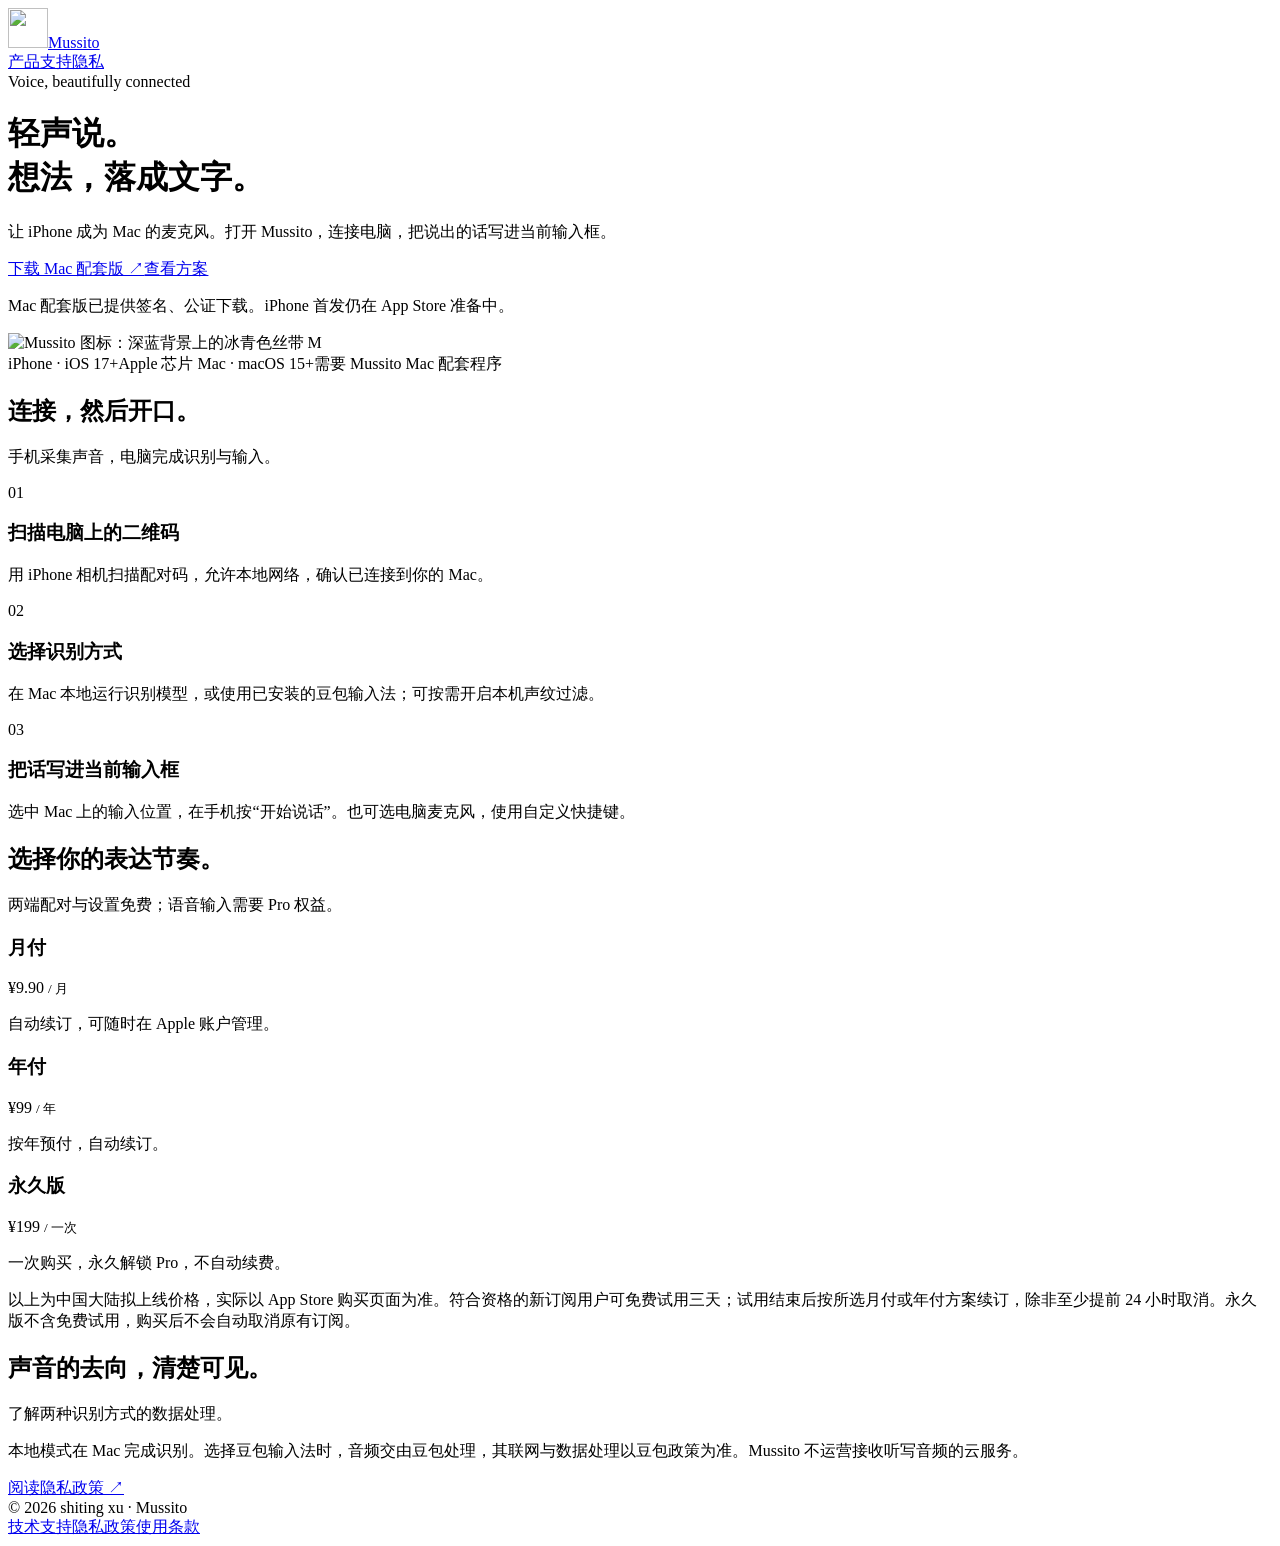
==== docs/index.html @ 7f6bf1c2 "Publish Mussito support and privacy pages" ====
<!doctype html><html lang="zh-CN"><head><meta charset="utf-8"><meta name="viewport" content="width=device-width,initial-scale=1"><meta name="description" content="用 iPhone 或电脑麦克风向 Mac 输入文字，支持本地识别、豆包输入法和声纹过滤。"><meta name="theme-color" content="#071123"><title>轻声说，写入 Mac · Mussito</title><link rel="icon" type="image/png" href="/mussito-downloads/assets/mussito-icon.png"><link rel="stylesheet" href="/mussito-downloads/assets/style.css"></head><body><header><a class="brand" href="/mussito-downloads/"><img src="/mussito-downloads/assets/mussito-icon.png" width="40" height="40" alt="">Mussito</a><nav class="nav" aria-label="主导航"><a href="/mussito-downloads/" aria-current="page">产品</a><a href="/mussito-downloads/support/">支持</a><a href="/mussito-downloads/privacy/">隐私</a></nav></header><main><div class="hero"><div><span class="eyebrow">Voice, beautifully connected</span><h1>轻声说。<br>想法，落成文字。</h1><p>让 iPhone 成为 Mac 的麦克风。打开 Mussito，连接电脑，把说出的话写进当前输入框。</p><div class="actions"><a class="button" href="https://github.com/xvshiting/mussito-downloads/releases/download/mac-v1.0.0/Mussito-Mac-1.0.0.zip">下载 Mac 配套版 ↗</a><a class="button secondary" href="#plans">查看方案</a></div><p class="download-pending">Mac 配套版已提供签名、公证下载。iPhone 首发仍在 App Store 准备中。</p></div><img class="hero-icon" src="/mussito-downloads/assets/mussito-icon.png" alt="Mussito 图标：深蓝背景上的冰青色丝带 M" width="1024" height="1024"></div><div class="requirements"><span>iPhone · iOS 17+</span><span>Apple 芯片 Mac · macOS 15+</span><span>需要 Mussito Mac 配套程序</span></div><section><div class="section-head"><h2>连接，然后开口。</h2><p>手机采集声音，电脑完成识别与输入。</p></div><div class="steps"><article class="panel"><span class="number">01</span><h3>扫描电脑上的二维码</h3><p>用 iPhone 相机扫描配对码，允许本地网络，确认已连接到你的 Mac。</p></article><article class="panel"><span class="number">02</span><h3>选择识别方式</h3><p>在 Mac 本地运行识别模型，或使用已安装的豆包输入法；可按需开启本机声纹过滤。</p></article><article class="panel"><span class="number">03</span><h3>把话写进当前输入框</h3><p>选中 Mac 上的输入位置，在手机按“开始说话”。也可选电脑麦克风，使用自定义快捷键。</p></article></div></section><section id="plans"><div class="section-head"><h2>选择你的表达节奏。</h2><p>两端配对与设置免费；语音输入需要 Pro 权益。</p></div><div class="plans"><article class="panel"><h3>月付</h3><div class="price">¥9.90 <small>/ 月</small></div><p>自动续订，可随时在 Apple 账户管理。</p></article><article class="panel"><h3>年付</h3><div class="price">¥99 <small>/ 年</small></div><p>按年预付，自动续订。</p></article><article class="panel"><h3>永久版</h3><div class="price">¥199 <small>/ 一次</small></div><p>一次购买，永久解锁 Pro，不自动续费。</p></article></div><p class="legal">以上为中国大陆拟上线价格，实际以 App Store 购买页面为准。符合资格的新订阅用户可免费试用三天；试用结束后按所选月付或年付方案续订，除非至少提前 24 小时取消。永久版不含免费试用，购买后不会自动取消原有订阅。</p></section><section><div class="section-head"><h2>声音的去向，清楚可见。</h2><p>了解两种识别方式的数据处理。</p></div><p>本地模式在 Mac 完成识别。选择豆包输入法时，音频交由豆包处理，其联网与数据处理以豆包政策为准。Mussito 不运营接收听写音频的云服务。</p><a href="/mussito-downloads/privacy/">阅读隐私政策 ↗</a></section></main><footer><span>© 2026 shiting xu · Mussito</span><div><a href="/mussito-downloads/support/">技术支持</a><a href="/mussito-downloads/privacy/">隐私政策</a><a href="https://www.apple.com/legal/internet-services/itunes/dev/stdeula/">使用条款</a></div></footer></body></html>
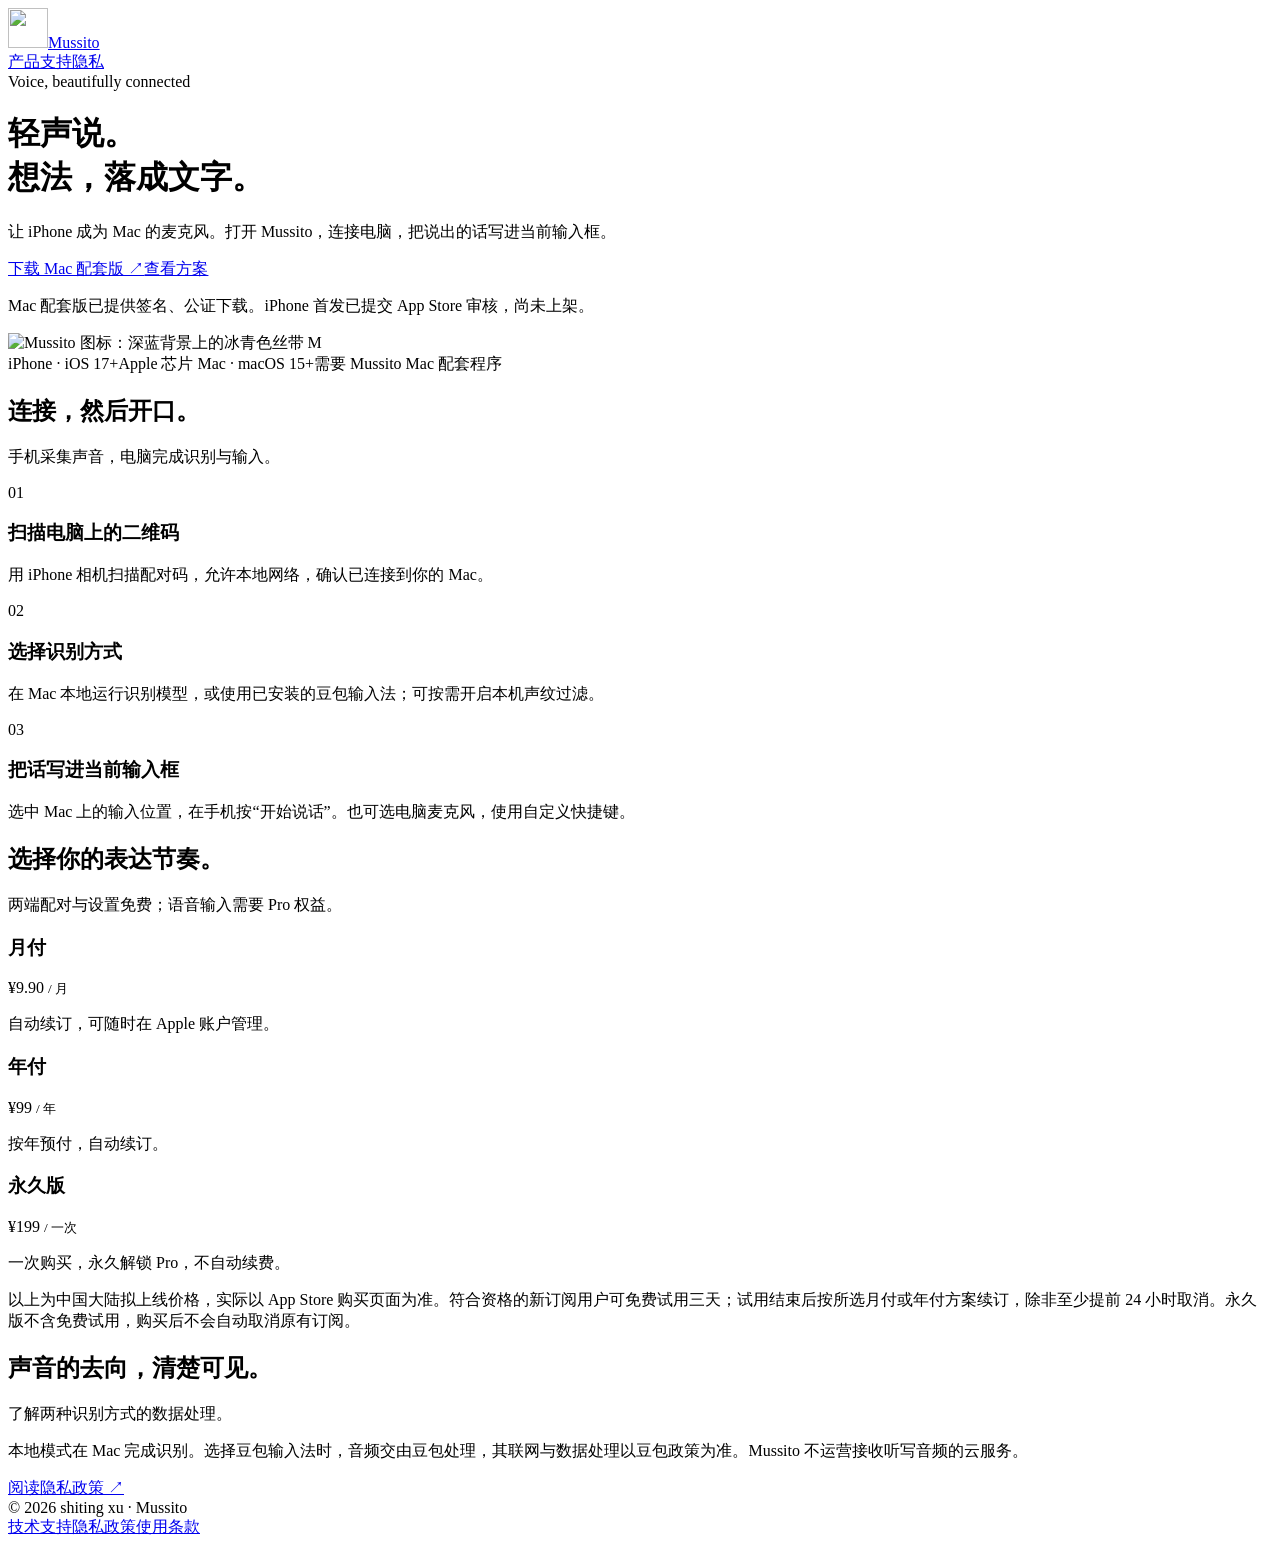
==== commit 9faf2408: "Publish Mac 1.0.1 download and clarify purchase requirements" ====
--- a/docs/index.html
+++ b/docs/index.html
@@ -1 +1 @@
-<!doctype html><html lang="zh-CN"><head><meta charset="utf-8"><meta name="viewport" content="width=device-width,initial-scale=1"><meta name="description" content="用 iPhone 或电脑麦克风向 Mac 输入文字，支持本地识别、豆包输入法和声纹过滤。"><meta name="theme-color" content="#071123"><title>轻声说，写入 Mac · Mussito</title><link rel="icon" type="image/png" href="/mussito-downloads/assets/mussito-icon.png"><link rel="stylesheet" href="/mussito-downloads/assets/style.css"></head><body><header><a class="brand" href="/mussito-downloads/"><img src="/mussito-downloads/assets/mussito-icon.png" width="40" height="40" alt="">Mussito</a><nav class="nav" aria-label="主导航"><a href="/mussito-downloads/" aria-current="page">产品</a><a href="/mussito-downloads/support/">支持</a><a href="/mussito-downloads/privacy/">隐私</a></nav></header><main><div class="hero"><div><span class="eyebrow">Voice, beautifully connected</span><h1>轻声说。<br>想法，落成文字。</h1><p>让 iPhone 成为 Mac 的麦克风。打开 Mussito，连接电脑，把说出的话写进当前输入框。</p><div class="actions"><a class="button" href="https://github.com/xvshiting/mussito-downloads/releases/download/mac-v1.0.0/Mussito-Mac-1.0.0.zip">下载 Mac 配套版 ↗</a><a class="button secondary" href="#plans">查看方案</a></div><p class="download-pending">Mac 配套版已提供签名、公证下载。iPhone 首发仍在 App Store 准备中。</p></div><img class="hero-icon" src="/mussito-downloads/assets/mussito-icon.png" alt="Mussito 图标：深蓝背景上的冰青色丝带 M" width="1024" height="1024"></div><div class="requirements"><span>iPhone · iOS 17+</span><span>Apple 芯片 Mac · macOS 15+</span><span>需要 Mussito Mac 配套程序</span></div><section><div class="section-head"><h2>连接，然后开口。</h2><p>手机采集声音，电脑完成识别与输入。</p></div><div class="steps"><article class="panel"><span class="number">01</span><h3>扫描电脑上的二维码</h3><p>用 iPhone 相机扫描配对码，允许本地网络，确认已连接到你的 Mac。</p></article><article class="panel"><span class="number">02</span><h3>选择识别方式</h3><p>在 Mac 本地运行识别模型，或使用已安装的豆包输入法；可按需开启本机声纹过滤。</p></article><article class="panel"><span class="number">03</span><h3>把话写进当前输入框</h3><p>选中 Mac 上的输入位置，在手机按“开始说话”。也可选电脑麦克风，使用自定义快捷键。</p></article></div></section><section id="plans"><div class="section-head"><h2>选择你的表达节奏。</h2><p>两端配对与设置免费；语音输入需要 Pro 权益。</p></div><div class="plans"><article class="panel"><h3>月付</h3><div class="price">¥9.90 <small>/ 月</small></div><p>自动续订，可随时在 Apple 账户管理。</p></article><article class="panel"><h3>年付</h3><div class="price">¥99 <small>/ 年</small></div><p>按年预付，自动续订。</p></article><article class="panel"><h3>永久版</h3><div class="price">¥199 <small>/ 一次</small></div><p>一次购买，永久解锁 Pro，不自动续费。</p></article></div><p class="legal">以上为中国大陆拟上线价格，实际以 App Store 购买页面为准。符合资格的新订阅用户可免费试用三天；试用结束后按所选月付或年付方案续订，除非至少提前 24 小时取消。永久版不含免费试用，购买后不会自动取消原有订阅。</p></section><section><div class="section-head"><h2>声音的去向，清楚可见。</h2><p>了解两种识别方式的数据处理。</p></div><p>本地模式在 Mac 完成识别。选择豆包输入法时，音频交由豆包处理，其联网与数据处理以豆包政策为准。Mussito 不运营接收听写音频的云服务。</p><a href="/mussito-downloads/privacy/">阅读隐私政策 ↗</a></section></main><footer><span>© 2026 shiting xu · Mussito</span><div><a href="/mussito-downloads/support/">技术支持</a><a href="/mussito-downloads/privacy/">隐私政策</a><a href="https://www.apple.com/legal/internet-services/itunes/dev/stdeula/">使用条款</a></div></footer></body></html>+<!doctype html><html lang="zh-CN"><head><meta charset="utf-8"><meta name="viewport" content="width=device-width,initial-scale=1"><meta name="description" content="用 iPhone 或电脑麦克风向 Mac 输入文字，支持本地识别、豆包输入法和声纹过滤。"><meta name="theme-color" content="#071123"><title>轻声说，写入 Mac · Mussito</title><link rel="icon" type="image/png" href="/mussito-downloads/assets/mussito-icon.png"><link rel="stylesheet" href="/mussito-downloads/assets/style.css"></head><body><header><a class="brand" href="/mussito-downloads/"><img src="/mussito-downloads/assets/mussito-icon.png" width="40" height="40" alt="">Mussito</a><nav class="nav" aria-label="主导航"><a href="/mussito-downloads/" aria-current="page">产品</a><a href="/mussito-downloads/support/">支持</a><a href="/mussito-downloads/privacy/">隐私</a></nav></header><main><div class="hero"><div><span class="eyebrow">Voice, beautifully connected</span><h1>轻声说。<br>想法，落成文字。</h1><p>让 iPhone 成为 Mac 的麦克风。打开 Mussito，连接电脑，把说出的话写进当前输入框。</p><div class="actions"><a class="button" href="https://github.com/xvshiting/mussito-downloads/releases/download/mac-v1.0.1/Mussito-Mac-1.0.1.zip">下载 Mac 配套版 ↗</a><a class="button secondary" href="#plans">查看方案</a></div><p class="download-pending">Mac 配套版已提供签名、公证下载。iPhone 首发已提交 App Store 审核，尚未上架。</p></div><img class="hero-icon" src="/mussito-downloads/assets/mussito-icon.png" alt="Mussito 图标：深蓝背景上的冰青色丝带 M" width="1024" height="1024"></div><div class="requirements"><span>iPhone · iOS 17+</span><span>Apple 芯片 Mac · macOS 15+</span><span>需要 Mussito Mac 配套程序</span></div><section><div class="section-head"><h2>连接，然后开口。</h2><p>手机采集声音，电脑完成识别与输入。</p></div><div class="steps"><article class="panel"><span class="number">01</span><h3>扫描电脑上的二维码</h3><p>用 iPhone 相机扫描配对码，允许本地网络，确认已连接到你的 Mac。</p></article><article class="panel"><span class="number">02</span><h3>选择识别方式</h3><p>在 Mac 本地运行识别模型，或使用已安装的豆包输入法；可按需开启本机声纹过滤。</p></article><article class="panel"><span class="number">03</span><h3>把话写进当前输入框</h3><p>选中 Mac 上的输入位置，在手机按“开始说话”。也可选电脑麦克风，使用自定义快捷键。</p></article></div></section><section id="plans"><div class="section-head"><h2>选择你的表达节奏。</h2><p>两端配对与设置免费；语音输入需要 Pro 权益。</p></div><div class="plans"><article class="panel"><h3>月付</h3><div class="price">¥9.90 <small>/ 月</small></div><p>自动续订，可随时在 Apple 账户管理。</p></article><article class="panel"><h3>年付</h3><div class="price">¥99 <small>/ 年</small></div><p>按年预付，自动续订。</p></article><article class="panel"><h3>永久版</h3><div class="price">¥199 <small>/ 一次</small></div><p>一次购买，永久解锁 Pro，不自动续费。</p></article></div><p class="legal">以上为中国大陆拟上线价格，实际以 App Store 购买页面为准。符合资格的新订阅用户可免费试用三天；试用结束后按所选月付或年付方案续订，除非至少提前 24 小时取消。永久版不含免费试用，购买后不会自动取消原有订阅。</p></section><section><div class="section-head"><h2>声音的去向，清楚可见。</h2><p>了解两种识别方式的数据处理。</p></div><p>本地模式在 Mac 完成识别。选择豆包输入法时，音频交由豆包处理，其联网与数据处理以豆包政策为准。Mussito 不运营接收听写音频的云服务。</p><a href="/mussito-downloads/privacy/">阅读隐私政策 ↗</a></section></main><footer><span>© 2026 shiting xu · Mussito</span><div><a href="/mussito-downloads/support/">技术支持</a><a href="/mussito-downloads/privacy/">隐私政策</a><a href="https://www.apple.com/legal/internet-services/itunes/dev/stdeula/">使用条款</a></div></footer></body></html>
